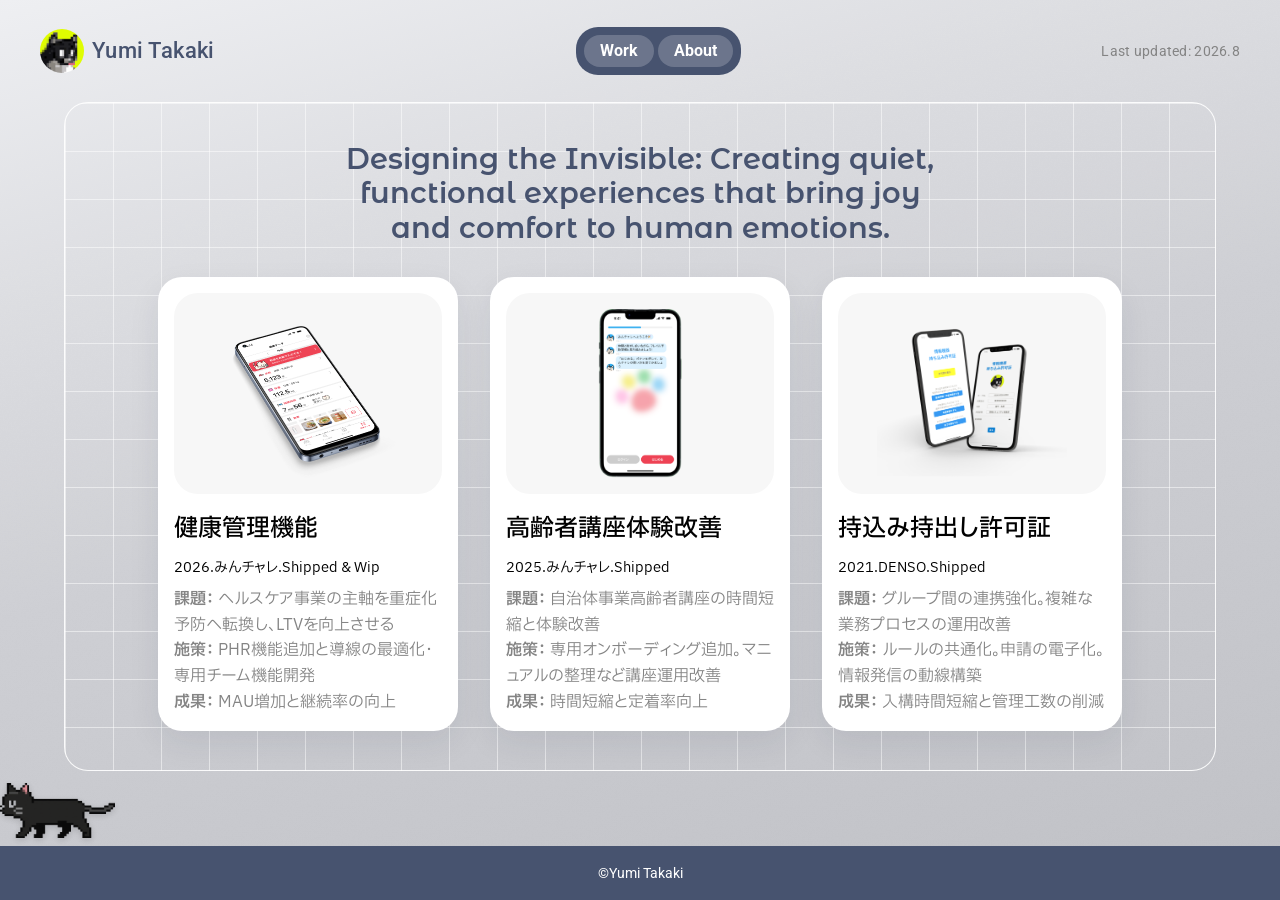
==== index.html @ 3b86c894 "寝る前のバックアップ" ====
<!DOCTYPE html>
<html lang="ja">
<head>
<meta charset="UTF-8">
<title>Yumi Takaki | Portfolio</title>
<meta name="viewport" content="width=device-width, initial-scale=1.0">
<meta name="description" content="Yumi Takaki UI/UXデザイナー ポートフォリオ。グラフィック・Web・動画・UI/UXまで幅広い表現領域のデザインを手がけています。">
<link rel="stylesheet" href="css/style.css">
</head>
<body data-page="index">

  <header class="site-header">
    <a href="index.html" class="brand">
      <span class="icon"><img src="images/icons/avatar.png" alt="Yumi Takaki"></span>
      <span class="name num-ui">Yumi Takaki</span>
    </a>
    <nav class="site-nav">
      <a href="works.html" data-page="works">Work</a>
      <a href="about.html" data-page="about">About</a>
    </nav>
    <div class="updated num-ui">Last updated: 2026.8</div>
    <div class="sp-menu-wrap">
      <button class="sp-menu-toggle" type="button" aria-label="メニューを開く" aria-expanded="false" aria-controls="sp-menu-popup">
        <span></span><span></span><span></span>
      </button>

      <div class="sp-menu-popup" id="sp-menu-popup" hidden>
        <button class="sp-menu-close" type="button" aria-label="メニューを閉じる">
          <span></span><span></span>
        </button>
        <nav class="site-nav">
          <a href="works.html" data-page="works">Work</a>
          <a href="about.html" data-page="about">About</a>
        </nav>
      </div>
    </div>
  </header>

  <main class="hero">
    <div class="hero-panel">
      <h1 class="hero-title">Designing the Invisible: Creating quiet, functional experiences that bring joy and comfort to human emotions.</h1>

      <div class="pickup-grid">
        <a class="pickup-card" href="work-01.html">
          <div class="thumb"><img src="images/home/card-01-health.png" alt="健康管理機能 のスクリーンショット"></div>
          <div class="body">
            <h3>健康管理機能</h3>
            <p class="meta num-ui">2026.みんチャレ.Shipped &amp; Wip</p>
            <div class="desc">
              <p class="desc-block"><b>課題：</b> ヘルスケア事業の主軸を重症化予防へ転換し、LTVを向上させる</p>
              <p class="desc-block"><b>施策：</b> PHR機能追加と導線の最適化・専用チーム機能開発</p>
              <p class="desc-block"><b>成果：</b> MAU増加と継続率の向上</p>
            </div>
          </div>
        </a>

        <a class="pickup-card" href="work-02.html">
          <div class="thumb"><img src="images/home/card-02-elderly.png" alt="高齢者講座体験改善 のスクリーンショット"></div>
          <div class="body">
            <h3>高齢者講座体験改善</h3>
            <p class="meta num-ui">2025.みんチャレ.Shipped</p>
            <div class="desc">
              <p class="desc-block"><b>課題：</b> 自治体事業高齢者講座の時間短縮と体験改善</p>
              <p class="desc-block"><b>施策：</b> 専用オンボーディング追加。マニュアルの整理など講座運用改善</p>
              <p class="desc-block"><b>成果：</b> 時間短縮と定着率向上</p>
            </div>
          </div>
        </a>

        <a class="pickup-card" href="work-03.html">
          <div class="thumb"><img src="images/home/card-03-denso.png" alt="持込み持出し許可証 のスクリーンショット"></div>
          <div class="body">
            <h3>持込み持出し許可証</h3>
            <p class="meta num-ui">2021.DENSO.Shipped</p>
            <div class="desc">
              <p class="desc-block"><b>課題：</b> グループ間の連携強化。複雑な業務プロセスの運用改善</p>
              <p class="desc-block"><b>施策：</b> ルールの共通化。申請の電子化。情報発信の動線構築</p>
              <p class="desc-block"><b>成果：</b> 入構時間短縮と管理工数の削減</p>
            </div>
          </div>
        </a>
      </div>
    </div>

    <div class="hero-panel-nav">
      <div class="updated num-ui">Last updated: 2026.8</div>
    </div>

    <div class="hero-cat" aria-hidden="true">
      <img class="hero-cat-img" src="images/home/cat-walking.png" alt="">
    </div>
  </main>

  <footer class="site-footer num-ui">©Yumi Takaki</footer>

  <script src="js/main.js"></script>
</body>
</html>
---- css/style.css ----
/* =========================================================
   Yumi Takaki Portfolio — Design Tokens (from Figma variables)
   ========================================================= */
@import url('https://fonts.googleapis.com/css2?family=IBM+Plex+Sans+JP:wght@400;500;600;700&family=Roboto:wght@400;500;700&family=Montserrat+Alternates:wght@500;600;700&display=swap');

:root {
  /* Color */
  --color-text-primary: #000000;
  --color-text-secondary: #848484;
  --color-text-blueblack: #47536f;
  --color-text-white: #ffffff;
  --color-background: #ffffff;
  --color-backgray: #f7f7f7;
  --color-accent: #ceff00;
  --color-border: rgba(0, 0, 0, 0.08);

  /* Typography */
  --font-jp: 'IBM Plex Sans JP', 'Hiragino Sans', 'Noto Sans JP', sans-serif;
  --font-ui: 'Roboto', sans-serif;
  --font-display: 'Montserrat Alternates', 'Roboto', sans-serif;

  --fs-display-l: 40px;
  --fs-heading: 24px;
  --fs-body: 16px;
  --fs-caption: 14px;

  /* Radius */
  --radius-s: 16px;
  --radius-m: 24px;

  /* Spacing */
  --sp-xs: 4px;
  --sp-s: 8px;
  --sp-m: 16px;
  --sp-l: 32px;
  --sp-xl: 64px;
  --sp-2xl: 96px;

  /* Layout */
  --content-max: 1312px;
  --header-h: 124px;
}

/* ---------- Reset ---------- */
* { box-sizing: border-box; }
html { -webkit-text-size-adjust: 100%; }
body {
  margin: 0;
  background: var(--color-background);
  color: var(--color-text-primary);
  font-family: var(--font-jp);
  font-feature-settings: "palt" 1;
  line-height: 1.6;
  -webkit-font-smoothing: antialiased;
}
img { max-width: 100%; display: block; }
a { color: inherit; text-decoration: none; }
ul { list-style: none; margin: 0; padding: 0; }
h1, h2, h3, p { margin: 0; }
button { font: inherit; border: none; background: none; cursor: pointer; }

.num-ui {
  font-family: var(--font-ui);
  font-variation-settings: "wdth" 100;
}

/* ---------- Fit-to-viewport (index page only) ---------- */
html:has(body[data-page="index"]) { height: 100%; }
body[data-page="index"] {
  height: 100vh;
  height: 100dvh;
  display: flex;
  flex-direction: column;
  overflow: hidden;
  overflow-x: hidden;
  background-image:
    url("data:image/svg+xml,%3Csvg xmlns='http://www.w3.org/2000/svg' width='150' height='150'%3E%3Cfilter id='n'%3E%3CfeTurbulence type='fractalNoise' baseFrequency='0.8' numOctaves='2' stitchTiles='stitch'/%3E%3CfeColorMatrix type='matrix' values='0 0 0 0 0.5 0 0 0 0 0.5 0 0 0 0 0.5 0 0 0 0.05 0'/%3E%3C/filter%3E%3Crect width='100%25' height='100%25' filter='url(%23n)'/%3E%3C/svg%3E"),
    linear-gradient(165deg, #eeeff2 0%, #dcdde1 25%, #cdced3 50%, #bfc0c5 100%);
  background-size: 150px 150px, cover;
  background-blend-mode: overlay, normal;
}
body[data-page="index"] .site-header { flex-shrink: 0; }
body[data-page="index"] .hero { flex: 1 1 auto; min-height: 0; }
body[data-page="index"] .site-footer { flex-shrink: 0; }

@media (max-width: 980px), (max-height: 700px) {
  body[data-page="index"] {
    height: auto;
    overflow-y: visible;
  }
}

/* ---------- Header ---------- */
.site-header {
  position: relative;
  z-index: 30;
  display: flex;
  align-items: center;
  justify-content: space-between;
  gap: var(--sp-m);
  padding: clamp(14px, 3vh, 28px) 40px;
  width: 100%;
}
.site-header .brand {
  display: flex;
  align-items: center;
  gap: var(--sp-s);
}
.site-header .brand .icon {
  width: 44px;
  height: 44px;
  border-radius: 50%;
  overflow: hidden;
  flex-shrink: 0;
  background: var(--color-accent);
}
.site-header .brand .icon img {
  width: 100%;
  height: 100%;
  object-fit: cover;
}
.site-header .brand .name {
  font-family: var(--font-ui);
  font-weight: 500;
  font-size: 22px;
  letter-spacing: 0.02em;
  color: var(--color-text-blueblack);
  white-space: nowrap;
}
.site-nav {
  display: flex;
  align-items: center;
  gap: var(--sp-xs);
  background: var(--color-text-blueblack);
  padding: var(--sp-s);
  border-radius: 22px;
}
.site-nav a {
  display: flex;
  align-items: center;
  justify-content: center;
  height: 32px;
  padding: 0 var(--sp-m);
  border-radius: var(--radius-s);
  background: rgba(255, 255, 255, 0.2);
  font-family: var(--font-ui);
  font-weight: 700;
  font-size: var(--fs-body);
  color: var(--color-text-white);
  white-space: nowrap;
}
.site-nav a.is-active { background: rgba(255, 255, 255, 0.42); }

/* Work/About pages use a light-gray nav pill instead of the index page's blueblack one */
body:not([data-page="index"]) .site-nav {
  background: rgba(71, 83, 111, 0.1);
  padding: var(--sp-xs);
  border-radius: 20px;
}
body:not([data-page="index"]) .site-nav a {
  height: 28px;
  padding: 0 var(--sp-s);
  border-radius: 14px;
  background: transparent;
  font-weight: 600;
  color: var(--color-text-secondary);
}
body:not([data-page="index"]) .site-nav a.is-active {
  background: var(--color-text-white);
  color: var(--color-text-secondary);
}

.updated {
  font-family: var(--font-ui);
  font-size: var(--fs-caption);
  letter-spacing: 0.02em;
  color: var(--color-text-secondary);
  white-space: nowrap;
}
body:not([data-page="index"]) .site-header .updated { display: none; }

.sp-menu-wrap {
  display: none;
  position: relative;
}
.sp-menu-toggle {
  display: flex;
  position: relative;
  z-index: 1;
  width: 44px;
  height: 44px;
  flex-shrink: 0;
  border-radius: 50%;
  background: var(--color-text-blueblack);
  align-items: center;
  justify-content: center;
  flex-direction: column;
  gap: 4px;
}
.sp-menu-toggle span {
  display: block;
  width: 18px;
  height: 2px;
  border-radius: 1px;
  background: var(--color-text-white);
}
@media (max-width: 980px) {
  .site-header {
    padding: 16px 20px;
  }
  .site-header .updated { display: none; }
  .site-header .site-nav { display: none; }
  .site-header .brand .name { font-size: 18px; }
  .sp-menu-wrap { display: block; }
}

/* ---------- SP menu popup ---------- */
.sp-menu-popup {
  position: absolute;
  top: 0;
  right: 0;
  margin: 0;
  transform: none;
  z-index: 2;
  width: 161px;
  box-sizing: border-box;
  background: var(--color-text-blueblack);
  border-radius: var(--radius-m);
  padding: 80px var(--sp-l) var(--sp-l);
  display: flex;
  flex-direction: column;
  align-items: center;
  gap: var(--sp-m);
}
.sp-menu-popup[hidden] { display: none; }
.sp-menu-popup .site-nav {
  display: flex;
  background: none;
  padding: 0;
  border-radius: 0;
  flex-direction: column;
  width: 100%;
}
.sp-menu-popup .site-nav a { width: 100%; }
.sp-menu-close {
  position: absolute;
  top: 16px;
  right: 16px;
  width: 44px;
  height: 44px;
  border-radius: 50%;
  background: var(--color-text-white);
  display: flex;
  align-items: center;
  justify-content: center;
}
.sp-menu-close span {
  position: absolute;
  width: 18px;
  height: 2px;
  border-radius: 1px;
  background: var(--color-text-blueblack);
}
.sp-menu-close span:first-child { transform: rotate(45deg); }
.sp-menu-close span:last-child { transform: rotate(-45deg); }

/* ---------- Footer ---------- */
.site-footer {
  display: flex;
  align-items: center;
  justify-content: center;
  height: 64px;
  background: var(--color-text-blueblack);
  color: var(--color-text-white);
  font-family: var(--font-ui);
  font-size: var(--fs-caption);
  margin-top: var(--sp-xl);
}
body[data-page="index"] .site-footer {
  height: clamp(40px, 6vh, 64px);
  margin-top: 0;
}
.thanks-bar + .site-footer { margin-top: 0; }
.thanks-bar {
  background: var(--color-accent);
  color: var(--color-text-blueblack);
  text-align: right;
  font-family: var(--font-display);
  font-weight: 600;
  font-size: 20px;
  padding: 18px max(24px, calc((100% - 960px) / 2));
  letter-spacing: 0.02em;
}

/* ---------- Layout helpers ---------- */
.wrap {
  max-width: var(--content-max);
  margin: 0 auto;
  padding: 0 40px;
}
@media (max-width: 720px) {
  .wrap { padding: 0 20px; }
}

/* ---------- Hero (index) ---------- */
.hero {
  position: relative;
  width: 100%;
  min-width: 0;
  margin: 0 auto;
  padding: 0 64px clamp(16px, 3vh, 64px);
  display: flex;
}
.hero-panel {
  position: relative;
  box-sizing: border-box;
  border-radius: var(--radius-m);
  border: 1px solid rgba(255, 255, 255, 0.9);
  margin-bottom: clamp(24px, 6vh, 48px);
  background-image:
    linear-gradient(to right, rgba(255, 255, 255, 0.5) 1px, transparent 1px),
    linear-gradient(to bottom, rgba(255, 255, 255, 0.5) 1px, transparent 1px);
  background-size: 48px 48px;
  padding: 0 64px;
  overflow: hidden;
  width: 100%;
  min-width: 0;
  display: flex;
  flex-direction: column;
  justify-content: center;
  gap: var(--sp-l);
  min-height: 0;
}
.hero-title {
  font-family: var(--font-display);
  font-weight: 600;
  color: var(--color-text-blueblack);
  font-size: clamp(18px, min(2.4vw, 3.2vh), 32px);
  text-align: center;
  line-height: 1.2;
  max-width: 604px;
  margin: 0 auto;
  flex-shrink: 0;
}
.pickup-grid {
  display: grid;
  grid-template-columns: repeat(3, minmax(0, 1fr));
  grid-auto-rows: auto;
  gap: var(--sp-l);
  position: relative;
  z-index: 1;
  max-width: 964px;
  width: 100%;
  margin: 0 auto;
  flex-shrink: 0;
}
@media (max-width: 980px) {
  .pickup-grid {
    grid-template-columns: minmax(0, 1fr);
    grid-auto-rows: auto;
    max-width: 480px;
    margin: 0 auto;
    gap: var(--sp-m);
  }
}

.pickup-card {
  background: var(--color-background);
  border-radius: var(--radius-m);
  overflow: hidden;
  padding: var(--sp-m);
  display: flex;
  flex-direction: column;
  gap: var(--sp-m);
  box-shadow: 0 12px 32px rgba(30, 38, 61, 0.08);
  transition: transform 0.25s ease, box-shadow 0.25s ease;
}
.pickup-card:hover {
  transform: translateY(-4px);
  box-shadow: 0 20px 40px rgba(30, 38, 61, 0.14);
}
.pickup-card .thumb {
  aspect-ratio: 268 / 201;
  flex-shrink: 0;
  background: var(--color-backgray);
  border-radius: var(--radius-m);
  padding: var(--sp-m);
  display: flex;
  align-items: center;
  justify-content: center;
  overflow: hidden;
}
.pickup-card .thumb img { width: 100%; height: 100%; object-fit: contain; object-position: center; }
.pickup-card .body {
  display: flex;
  flex-direction: column;
  gap: var(--sp-s);
}
.pickup-card h3 {
  font-family: var(--font-jp);
  font-weight: 500;
  font-size: var(--fs-heading);
}
.pickup-card .meta {
  font-family: var(--font-jp);
  font-weight: 400;
  font-size: var(--fs-caption);
  color: var(--color-text-primary);
}
.pickup-card .desc-block {
  font-size: var(--fs-body);
  line-height: 1.6;
  font-weight: 400;
  color: var(--color-text-secondary);
}
.pickup-card .desc-block b { color: var(--color-text-secondary); font-weight: 600; }

.hero-panel-nav {
  display: none;
}

.hero-cat {
  position: absolute;
  left: 0;
  bottom: 8px;
  width: clamp(80px, 9vw, 140px);
  height: auto;
  opacity: 0.95;
  pointer-events: none;
  z-index: 2;
  animation: hero-cat-walk 22s linear infinite;
}
.hero-cat-img {
  width: 100%;
  height: auto;
  display: block;
  filter: drop-shadow(0 2px 3px rgba(0,0,0,0.15));
  animation: hero-cat-bob 0.5s ease-in-out infinite;
}
@keyframes hero-cat-walk {
  0%   { left: 100vw; }
  100% { left: -12vw; }
}
@keyframes hero-cat-bob {
  0%, 100% { transform: translateY(0); }
  50% { transform: translateY(-3px); }
}
@media (prefers-reduced-motion: reduce) {
  .hero-cat { animation: none; left: auto; right: clamp(4px, 1.2vw, 16px); }
  .hero-cat-img { animation: none; }
}
@media (max-width: 980px) {
  .hero { flex-direction: column; padding: 0 16px 40px; }
  .hero-panel {
    flex: none;
    min-height: 0;
    height: auto;
    padding: var(--sp-l);
  }
  .hero-panel-nav {
    display: flex;
    justify-content: center;
    width: 100%;
    flex-shrink: 0;
    margin-top: var(--sp-m);
  }
}
/* ---------- Page heading ---------- */
.page-title {
  font-family: var(--font-display);
  font-weight: 600;
  letter-spacing: 0.02em;
  color: var(--color-text-blueblack);
  text-align: center;
  font-size: var(--fs-display-l);
  padding: var(--sp-xl) 0 var(--sp-m);
}

/* ---------- Works filter / grid ---------- */
.filter-bar {
  display: flex;
  flex-wrap: wrap;
  gap: var(--sp-s);
  justify-content: center;
  max-width: 960px;
  margin: 0 auto;
  padding: var(--sp-m) 0 var(--sp-l);
}
.filter-chip {
  font-family: var(--font-ui);
  font-size: var(--fs-caption);
  border: 1px solid var(--color-text-primary);
  border-radius: var(--radius-m);
  padding: var(--sp-s) var(--sp-m);
  background: var(--color-text-white);
  cursor: pointer;
  transition: background 0.15s ease, color 0.15s ease;
}
.filter-chip:hover:not(.is-active) {
  background: var(--color-accent);
  color: var(--color-text-primary);
}
.filter-chip.is-active {
  background: var(--color-text-blueblack);
  color: var(--color-text-white);
  border-color: var(--color-text-blueblack);
}

.work-grid {
  display: grid;
  grid-template-columns: repeat(2, minmax(0, 1fr));
  gap: var(--sp-l) var(--sp-l);
  max-width: 960px;
  margin: 0 auto;
  padding-bottom: var(--sp-xl);
}
@media (max-width: 860px) {
  .work-grid { grid-template-columns: 1fr; max-width: 560px; margin: 0 auto; }
}

.work-card {
  background: var(--color-background);
  border-radius: var(--radius-m);
  padding: var(--sp-m);
  display: flex;
  flex-direction: column;
  gap: 12px;
  box-shadow: 0 8px 24px rgba(30, 38, 61, 0.06);
  transition: transform 0.25s ease, box-shadow 0.25s ease;
  position: relative;
}
.work-card:hover {
  transform: translateY(-4px);
  box-shadow: 0 16px 32px rgba(30, 38, 61, 0.12);
}
.work-card .thumb {
  aspect-ratio: 268 / 201;
  background: var(--color-backgray);
  border-radius: var(--radius-m);
  overflow: hidden;
  padding: var(--sp-m);
  display: flex;
  align-items: center;
  justify-content: center;
  position: relative;
}
.work-card .thumb img { width: 100%; height: 100%; object-fit: contain; }
.work-card .pickup-badge {
  position: absolute;
  top: -60px;
  right: -69px;
  width: 213px;
  height: 184px;
  display: flex;
  align-items: center;
  justify-content: center;
  pointer-events: none;
}
.work-card .pickup-badge-inner {
  display: flex;
  align-items: center;
  justify-content: center;
  transform: rotate(40deg);
  background: var(--color-accent);
  color: var(--color-text-blueblack);
  font-family: var(--font-display);
  font-weight: 600;
  font-size: var(--fs-caption);
  letter-spacing: 0.02em;
  padding: var(--sp-s) var(--sp-2xl);
  white-space: nowrap;
  box-shadow: 0 4px 2px rgba(0,0,0,0.1);
}
.work-card .row-head {
  display: flex;
  align-items: center;
  justify-content: space-between;
  gap: var(--sp-s);
}
.work-card h3 {
  font-family: var(--font-jp);
  font-weight: 500;
  font-size: var(--fs-heading);
}
.work-card .tags { display: flex; gap: var(--sp-xs); flex-shrink: 0; }
.work-card .tag {
  font-family: var(--font-ui);
  font-size: var(--fs-caption);
  border: 1px solid var(--color-text-primary);
  border-radius: var(--radius-m);
  padding: var(--sp-s) var(--sp-m);
  white-space: nowrap;
}
.work-card .date {
  font-family: var(--font-jp);
  font-size: var(--fs-caption);
}
.work-card .desc {
  font-family: var(--font-jp);
  font-size: var(--fs-body);
  color: var(--color-text-secondary);
}

/* ---------- About ---------- */
.about-body {
  max-width: 960px;
  margin: 0 auto;
  padding: 0 0 var(--sp-2xl);
  display: flex;
  flex-direction: column;
  gap: var(--sp-2xl);
}
.about-lead {
  font-size: var(--fs-body);
  color: var(--color-text-secondary);
  text-align: center;
  max-width: 580px;
  margin: 0 auto;
}
.about-profile {
  display: flex;
  gap: var(--sp-l);
  align-items: flex-start;
  justify-content: space-between;
}
.about-profile .text { flex: 1; min-width: 0; display: flex; flex-direction: column; gap: var(--sp-l); }
.about-profile h2 {
  font-family: var(--font-jp);
  font-weight: 500;
  font-size: var(--fs-heading);
}
.about-profile p { color: var(--color-text-secondary); font-size: var(--fs-body); }
.about-profile .photo {
  width: 338px;
  max-width: 40%;
  aspect-ratio: 338 / 276;
  border-radius: var(--radius-m);
  overflow: hidden;
  flex-shrink: 0;
}
.about-profile .photo img { width: 100%; height: 100%; object-fit: cover; }

.about-history {
  display: flex;
  gap: var(--sp-l);
  justify-content: space-between;
  align-items: flex-start;
}
.about-history h2 {
  font-family: var(--font-jp);
  font-weight: 500;
  font-size: var(--fs-heading);
  white-space: nowrap;
}
.history-table { width: 100%; max-width: 580px; border-collapse: collapse; }
.history-table td {
  padding: var(--sp-s) var(--sp-s) var(--sp-s) 0;
  font-family: var(--font-jp);
  font-size: var(--fs-body);
  vertical-align: middle;
}
.history-table .period { font-family: var(--font-ui); font-size: var(--fs-caption); color: #6e6e6e; white-space: nowrap; }
.history-table .role { font-weight: 600; }
.history-table .org { font-family: var(--font-ui); font-weight: 600; color: #6e6e6e; text-align: right; white-space: nowrap; }

.about-family {
  display: flex;
  gap: var(--sp-l);
  justify-content: space-between;
  align-items: flex-start;
}
.about-family h2 {
  font-family: var(--font-jp);
  font-weight: 500;
  font-size: var(--fs-heading);
  white-space: nowrap;
}
.about-family .photo {
  width: 580px;
  max-width: 65%;
  aspect-ratio: 580 / 350;
  border-radius: var(--radius-m);
  overflow: hidden;
  background: var(--color-backgray);
}
.about-family .photo img { width: 100%; height: 100%; object-fit: cover; }

@media (max-width: 760px) {
  .about-profile,
  .about-history,
  .about-family {
    flex-direction: column;
  }
  .about-profile .photo,
  .about-family .photo { width: 100%; max-width: 100%; }
  .about-history h2,
  .about-family h2 { white-space: normal; }
  .history-table .org { text-align: left; }
}

/* ---------- Work detail page ---------- */
.work-hero {
  max-width: 800px;
  margin: 0 auto;
  padding: 40px 0 40px;
  text-align: center;
  display: flex;
  flex-direction: column;
  gap: var(--sp-l);
  align-items: center;
}
.work-hero h1 {
  font-family: var(--font-jp);
  font-weight: 500;
  font-size: var(--fs-heading);
  color: var(--color-text-primary);
}
.work-hero .info {
  display: flex;
  flex-wrap: wrap;
  justify-content: center;
  align-items: center;
  gap: var(--sp-l);
  font-family: var(--font-ui);
  font-size: var(--fs-caption);
  color: var(--color-text-primary);
}
.work-hero .info .item {
  display: flex;
  align-items: center;
  gap: var(--sp-s);
  white-space: nowrap;
}
.work-hero .info .item svg { display: block; flex-shrink: 0; }
.work-hero .note {
  color: var(--color-text-secondary);
  font-size: var(--fs-body);
}
.work-hero .note:not(.note-narrow) {
  text-align: left;
  color: var(--color-text-primary);
}
.work-hero .note-narrow {
  max-width: 620px;
}
.work-hero-img {
  width: 100vw;
  margin-left: calc(-50vw + 50%);
  margin-right: calc(-50vw + 50%);
  margin-top: -40px;
  margin-bottom: var(--sp-l);
}
.work-hero-img img { width: 100%; display: block; }

.work-section {
  max-width: 800px;
  margin: 0 auto;
  padding: var(--sp-xl) 0;
  display: flex;
  flex-direction: column;
  gap: var(--sp-l);
}
.work-section h2 {
  font-family: var(--font-jp);
  font-weight: 600;
  font-size: var(--fs-body);
  color: var(--color-text-primary);
  text-align: center;
}
.work-section p {
  font-size: var(--fs-body);
  color: var(--color-text-secondary);
}
.work-section .stat-row {
  display: grid;
  grid-template-columns: repeat(3, minmax(0, 1fr));
  gap: var(--sp-m);
}
@media (max-width: 720px) {
  .work-section .stat-row { grid-template-columns: 1fr; }
}
.stat-box {
  background: var(--color-backgray);
  border-radius: var(--radius-s);
  padding: var(--sp-l);
  display: flex;
  flex-direction: column;
  gap: var(--sp-xs);
}
.stat-box .label {
  font-family: var(--font-jp);
  font-weight: 600;
  font-size: var(--fs-caption);
  color: var(--color-text-blueblack);
}
.stat-box .value { font-size: var(--fs-body); color: var(--color-text-secondary); }

.shot-grid {
  display: grid;
  grid-template-columns: repeat(2, minmax(0, 1fr));
  gap: var(--sp-m);
}
@media (max-width: 720px) {
  .shot-grid { grid-template-columns: 1fr; }
}
.shot-grid.single { grid-template-columns: 1fr; max-width: 420px; margin: 0 auto; }
.shot-grid img,
.shot-full img {
  width: 100%;
  border-radius: var(--radius-s);
  background: var(--color-backgray);
}
.shot-full { width: 100%; }

.recommendation {
  margin: var(--sp-xl) 0 0;
  padding: 64px;
  background-image:
    linear-gradient(to right, rgba(255, 255, 255, 0.5) 1px, transparent 1px),
    linear-gradient(to bottom, rgba(255, 255, 255, 0.5) 1px, transparent 1px),
    linear-gradient(174.62deg, #eeeff2 8.94%, #bfc0c5 90.68%);
  background-size: 48px 48px, 48px 48px, cover;
  overflow: hidden;
}
.recommendation-inner {
  max-width: 800px;
  margin: 0 auto;
}
.recommendation-title {
  text-align: center;
  font-family: var(--font-display);
  font-weight: 500;
  letter-spacing: 0.02em;
  font-size: var(--fs-heading);
  color: var(--color-text-blueblack);
  margin-bottom: var(--sp-l);
}
.recommendation-grid {
  display: grid;
  grid-template-columns: repeat(2, minmax(0, 1fr));
  gap: var(--sp-l);
}
@media (max-width: 720px) {
  .recommendation { padding: 32px 16px; }
  .recommendation-grid { grid-template-columns: 1fr; max-width: 400px; margin: 0 auto; }
}

.work-nav {
  display: flex;
  justify-content: center;
  padding: var(--sp-xl) 0;
}
.work-nav a {
  font-family: var(--font-ui);
  font-weight: 700;
  font-size: var(--fs-body);
  color: var(--color-text-white);
  background: var(--color-text-blueblack);
  border-radius: var(--radius-m);
  padding: var(--sp-m) var(--sp-2xl);
}
.work-nav a:hover { opacity: 0.85; }

.page-top-btn {
  position: fixed;
  right: 24px;
  bottom: 24px;
  z-index: 15;
  width: 40px;
  height: 40px;
  padding: 0;
  border-radius: 50%;
  display: flex;
}
.page-top-btn svg { display: block; }
.page-top-btn-circle,
.page-top-btn-arrow {
  transition: fill 0.15s ease, stroke 0.15s ease;
}
.page-top-btn:hover .page-top-btn-circle {
  fill: var(--color-text-blueblack);
  stroke: var(--color-text-white);
}
.page-top-btn:hover .page-top-btn-arrow {
  stroke: var(--color-text-white);
}
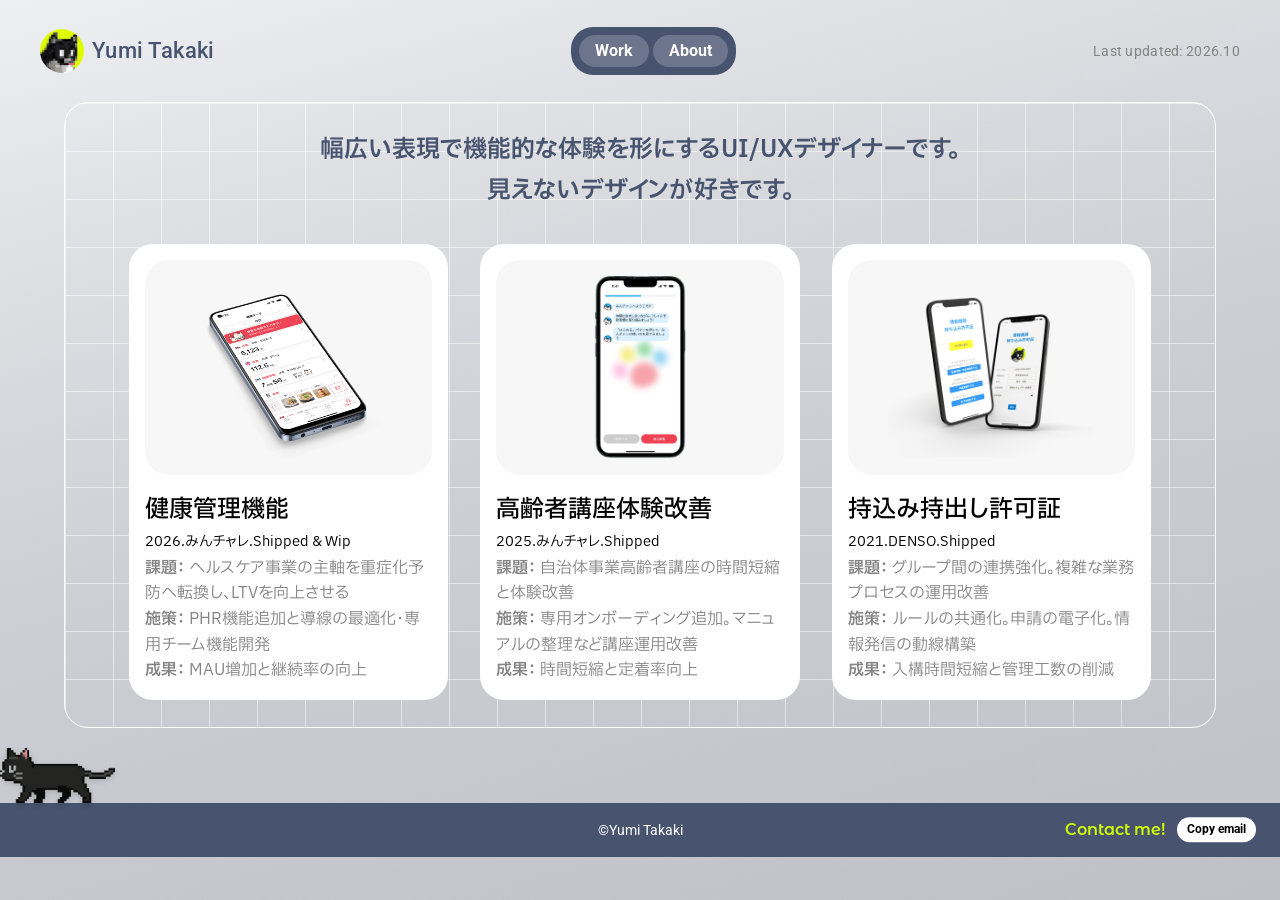
==== commit 4d78505f: "TOPの見出し・フッターContactを更新 - 見出しをIBM Plex Sans JP 24pxに変更し、PCは1行目を折り返さず表示、SPは画面幅に応じて縮小 - フッターにContact me" ====
--- a/index.html
+++ b/index.html
@@ -1,11 +1,20 @@
 <!DOCTYPE html>
 <html lang="ja">
 <head>
+<meta name="robots" content="noindex, nofollow">
 <meta charset="UTF-8">
 <title>Yumi Takaki | Portfolio</title>
 <meta name="viewport" content="width=device-width, initial-scale=1.0">
 <meta name="description" content="Yumi Takaki UI/UXデザイナー ポートフォリオ。グラフィック・Web・動画・UI/UXまで幅広い表現領域のデザインを手がけています。">
 <link rel="stylesheet" href="css/style.css">
+<link rel="icon" href="./favicon.png" type="image/png">
+<meta property="og:url" content="https://tkkym-git.github.io/portfolio/">
+<meta property="og:image" content="https://tkkym-git.github.io/portfolio/ogp.png">
+<meta property="og:site_name" content="ポートフォリオ">
+<meta property="og:title" content="Yumi Takaki | Portfolio">
+<meta property="og:type" content="website">
+<meta name="twitter:card" content="summary_large_image">
+<meta name="twitter:image" content="https://tkkym-git.github.io/portfolio/ogp.png">
 </head>
 <body data-page="index">
 
@@ -18,15 +27,18 @@
       <a href="works.html" data-page="works">Work</a>
       <a href="about.html" data-page="about">About</a>
     </nav>
-    <div class="updated num-ui">Last updated: 2026.8</div>
+    <div class="updated num-ui">Last updated: 2026.10</div>
     <div class="sp-menu-wrap">
       <button class="sp-menu-toggle" type="button" aria-label="メニューを開く" aria-expanded="false" aria-controls="sp-menu-popup">
-        <span></span><span></span><span></span>
+        <img class="sp-menu-cat" src="images/icons/sp-menu-cat-blueblack.svg" alt="">
+        <span class="sp-menu-label">menu</span>
       </button>
 
       <div class="sp-menu-popup" id="sp-menu-popup" hidden>
         <button class="sp-menu-close" type="button" aria-label="メニューを閉じる">
-          <span></span><span></span>
+          <img class="sp-menu-cat" src="images/icons/sp-menu-cat-white.svg" alt="">
+          <span class="sp-menu-label">close</span>
+          <img class="sp-menu-close-x" src="images/icons/sp-menu-close-x.svg" alt="">
         </button>
         <nav class="site-nav">
           <a href="works.html" data-page="works">Work</a>
@@ -38,7 +50,7 @@
 
   <main class="hero">
     <div class="hero-panel">
-      <h1 class="hero-title">Designing the Invisible: Creating quiet, functional experiences that bring joy and comfort to human emotions.</h1>
+      <h1 class="hero-title">幅広い表現で機能的な体験を形にする<br class="br-sp">UI/UXデザイナーです。<br>見えないデザインが好きです。</h1>
 
       <div class="pickup-grid">
         <a class="pickup-card" href="work-01.html">
@@ -67,7 +79,7 @@
           </div>
         </a>
 
-        <a class="pickup-card" href="work-03.html">
+        <a class="pickup-card" href="work-08.html">
           <div class="thumb"><img src="images/home/card-03-denso.png" alt="持込み持出し許可証 のスクリーンショット"></div>
           <div class="body">
             <h3>持込み持出し許可証</h3>
@@ -83,7 +95,7 @@
     </div>
 
     <div class="hero-panel-nav">
-      <div class="updated num-ui">Last updated: 2026.8</div>
+      <div class="updated num-ui">Last updated: 2026.10</div>
     </div>
 
     <div class="hero-cat" aria-hidden="true">
@@ -91,7 +103,13 @@
     </div>
   </main>
 
-  <footer class="site-footer num-ui">©Yumi Takaki</footer>
+  <footer class="site-footer num-ui">
+    <span class="footer-copy">©Yumi Takaki</span>
+    <div class="footer-contact">
+      <span class="footer-contact-label">Contact me!</span>
+      <button class="copy-email" type="button" data-email="yumi.takaki.t@gmail.com">Copy email</button>
+    </div>
+  </footer>
 
   <script src="js/main.js"></script>
 </body>
--- a/css/style.css
+++ b/css/style.css
@@ -1,7 +1,7 @@
 /* =========================================================
    Yumi Takaki Portfolio — Design Tokens (from Figma variables)
    ========================================================= */
-@import url('https://fonts.googleapis.com/css2?family=IBM+Plex+Sans+JP:wght@400;500;600;700&family=Roboto:wght@400;500;700&family=Montserrat+Alternates:wght@500;600;700&display=swap');
+@import url('https://fonts.googleapis.com/css2?family=IBM+Plex+Sans+JP:wght@400;500;600;700&family=Roboto:wght@400;500;700&family=Montserrat+Alternates:ital,wght@0,500;0,600;0,700;1,400&display=swap');
 
 :root {
   /* Color */
@@ -12,6 +12,7 @@
   --color-background: #ffffff;
   --color-backgray: #f7f7f7;
   --color-accent: #ceff00;
+  --color-accent-thin: #f3ffbf; /* Figma変数 Color/AccentThin。カードホバー時のサムネ背景に使用 */
   --color-border: rgba(0, 0, 0, 0.08);
 
   /* Typography */
@@ -64,9 +65,10 @@
   font-variation-settings: "wdth" 100;
 }
 
-/* ---------- Fit-to-viewport (index page only) ---------- */
-html:has(body[data-page="index"]) { height: 100%; }
-body[data-page="index"] {
+/* ---------- Fit-to-viewport (index + 404 pages) ---------- */
+html:has(body[data-page="index"]), html:has(body[data-page="404"]) { height: 100%; }
+body[data-page="index"],
+body[data-page="404"] {
   height: 100vh;
   height: 100dvh;
   display: flex;
@@ -79,14 +81,23 @@
   background-size: 150px 150px, cover;
   background-blend-mode: overlay, normal;
 }
-body[data-page="index"] .site-header { flex-shrink: 0; }
-body[data-page="index"] .hero { flex: 1 1 auto; min-height: 0; }
-body[data-page="index"] .site-footer { flex-shrink: 0; }
-
-@media (max-width: 980px), (max-height: 700px) {
+body[data-page="index"] .site-header,
+body[data-page="404"] .site-header { flex-shrink: 0; }
+body[data-page="index"] .hero,
+body[data-page="404"] .hero { flex: 1 1 auto; min-height: 0; }
+body[data-page="index"] .site-footer,
+body[data-page="404"] .site-footer { flex-shrink: 0; }
+
+@media (max-width: 980px), (max-height: 900px) {
+  /* index page's content (3-card grid) can outgrow the viewport on
+     mobile and on short-height desktop windows, so it falls back to a
+     normal scrolling page instead of being squashed/clipped by the fixed
+     100vh layout. The 404 page's content is short and stays fixed to
+     100vh/100dvh at every size. */
   body[data-page="index"] {
     height: auto;
     overflow-y: visible;
+    background-attachment: fixed;
   }
 }
 
@@ -136,6 +147,8 @@
   border-radius: 22px;
 }
 .site-nav a {
+  position: relative;
+  overflow: hidden;
   display: flex;
   align-items: center;
   justify-content: center;
@@ -148,16 +161,37 @@
   font-size: var(--fs-body);
   color: var(--color-text-white);
   white-space: nowrap;
+  transition: background 0.2s ease, box-shadow 0.2s ease;
 }
 .site-nav a.is-active { background: rgba(255, 255, 255, 0.42); }
-
-/* Work/About pages use a light-gray nav pill instead of the index page's blueblack one */
-body:not([data-page="index"]) .site-nav {
+/* ホバー時に上面が光る金属光沢風の見た目にするためのグラデーション */
+body[data-page="index"] .site-nav a::before {
+  content: '';
+  position: absolute;
+  inset: 0;
+  background: linear-gradient(180deg, rgba(255, 255, 255, 0.65) 0%, rgba(255, 255, 255, 0.15) 40%, rgba(255, 255, 255, 0) 65%);
+  opacity: 0;
+  pointer-events: none;
+  transition: opacity 0.2s ease;
+}
+body[data-page="index"] .site-nav a:hover {
+  background: rgba(255, 255, 255, 0.3);
+  box-shadow:
+    inset 0 1px 0 rgba(255, 255, 255, 0.9),
+    inset 0 0 6px rgba(206, 255, 0, 0.3); /* アクセント色は控えめに */
+}
+body[data-page="index"] .site-nav a:hover::before {
+  opacity: 1;
+}
+
+/* Work/About pages use a light-gray nav pill instead of the index page's
+   blueblack one. The 404 page keeps the index-style blueblack pill. */
+body:not([data-page="index"]):not([data-page="404"]) .site-nav {
   background: rgba(71, 83, 111, 0.1);
   padding: var(--sp-xs);
   border-radius: 20px;
 }
-body:not([data-page="index"]) .site-nav a {
+body:not([data-page="index"]):not([data-page="404"]) .site-nav a {
   height: 28px;
   padding: 0 var(--sp-s);
   border-radius: 14px;
@@ -165,7 +199,7 @@
   font-weight: 600;
   color: var(--color-text-secondary);
 }
-body:not([data-page="index"]) .site-nav a.is-active {
+body:not([data-page="index"]):not([data-page="404"]) .site-nav a.is-active {
   background: var(--color-text-white);
   color: var(--color-text-secondary);
 }
@@ -177,32 +211,45 @@
   color: var(--color-text-secondary);
   white-space: nowrap;
 }
-body:not([data-page="index"]) .site-header .updated { display: none; }
+body:not([data-page="index"]):not([data-page="404"]) .site-header .updated { display: none; }
 
 .sp-menu-wrap {
   display: none;
-  position: relative;
 }
 .sp-menu-toggle {
   display: flex;
   position: relative;
   z-index: 1;
-  width: 44px;
-  height: 44px;
+  width: 48px;
+  height: 48px;
   flex-shrink: 0;
-  border-radius: 50%;
-  background: var(--color-text-blueblack);
-  align-items: center;
-  justify-content: center;
-  flex-direction: column;
-  gap: 4px;
-}
-.sp-menu-toggle span {
-  display: block;
-  width: 18px;
-  height: 2px;
-  border-radius: 1px;
-  background: var(--color-text-white);
+  background: transparent;
+  align-items: center;
+  justify-content: center;
+}
+.sp-menu-cat {
+  position: absolute;
+  top: calc(50% - 2px);
+  left: 50%;
+  width: 48px;
+  height: 40px;
+  transform: translate(-50%, -50%);
+  pointer-events: none;
+}
+.sp-menu-toggle .sp-menu-cat { opacity: 1; }
+.sp-menu-label {
+  position: absolute;
+  top: 50%;
+  left: 50%;
+  transform: translate(-50%, -50%);
+  font-family: var(--font-ui);
+  font-size: 14px;
+  white-space: nowrap;
+  pointer-events: none;
+}
+.sp-menu-toggle .sp-menu-label {
+  color: var(--color-text-white);
+  font-size: 12px;
 }
 @media (max-width: 980px) {
   .site-header {
@@ -220,17 +267,30 @@
   top: 0;
   right: 0;
   margin: 0;
-  transform: none;
   z-index: 2;
   width: 161px;
   box-sizing: border-box;
   background: var(--color-text-blueblack);
-  border-radius: var(--radius-m);
-  padding: 80px var(--sp-l) var(--sp-l);
+  border-radius: 0 0 var(--radius-m) var(--radius-m);
+  padding: 88px var(--sp-l) var(--sp-l);
   display: flex;
   flex-direction: column;
   align-items: center;
   gap: var(--sp-m);
+  /* Slide-down-from-top open / slide-up-to-close animation. The element
+     stays display:flex (no [hidden]-driven display:none) whenever this
+     transition needs to run — see .sp-menu-popup[hidden] below and the JS,
+     which delays setting `hidden` on close until after this transition
+     finishes, since display:none can't be animated. */
+  transform: translateY(-16px);
+  opacity: 0;
+  pointer-events: none;
+  transition: transform 0.22s cubic-bezier(0.22, 1, 0.36, 1), opacity 0.18s ease;
+}
+.sp-menu-popup.is-open {
+  transform: translateY(0);
+  opacity: 1;
+  pointer-events: auto;
 }
 .sp-menu-popup[hidden] { display: none; }
 .sp-menu-popup .site-nav {
@@ -240,29 +300,50 @@
   border-radius: 0;
   flex-direction: column;
   width: 100%;
-}
-.sp-menu-popup .site-nav a { width: 100%; }
+  gap: var(--sp-m);
+}
+.sp-menu-popup .site-nav a {
+  width: 100%;
+  height: 32px;
+  display: flex;
+  align-items: center;
+  justify-content: center;
+  border-radius: var(--radius-s);
+  background: transparent;
+  font-family: var(--font-ui);
+  font-weight: 700;
+  font-size: var(--fs-heading);
+  color: var(--color-text-secondary);
+}
+.sp-menu-popup .site-nav a.is-active {
+  background: var(--color-text-white);
+  color: var(--color-text-blueblack);
+}
+body[data-page="index"] .sp-menu-popup .site-nav a,
+body[data-page="404"] .sp-menu-popup .site-nav a {
+  background: rgba(255, 255, 255, 0.7);
+}
 .sp-menu-close {
   position: absolute;
   top: 16px;
-  right: 16px;
-  width: 44px;
-  height: 44px;
-  border-radius: 50%;
-  background: var(--color-text-white);
-  display: flex;
-  align-items: center;
-  justify-content: center;
-}
-.sp-menu-close span {
+  right: 24px;
+  width: 48px;
+  height: 48px;
+}
+.sp-menu-close .sp-menu-cat { opacity: 1; }
+.sp-menu-close .sp-menu-label {
+  top: 31px;
+  color: var(--color-text-blueblack);
+  font-size: 10.3px;
+  letter-spacing: -0.31px;
+}
+.sp-menu-close-x {
   position: absolute;
-  width: 18px;
-  height: 2px;
-  border-radius: 1px;
-  background: var(--color-text-blueblack);
-}
-.sp-menu-close span:first-child { transform: rotate(45deg); }
-.sp-menu-close span:last-child { transform: rotate(-45deg); }
+  top: calc(50% - 5.14px);
+  left: 50%;
+  width: 12px;
+  transform: translate(-50%, -50%);
+}
 
 /* ---------- Footer ---------- */
 .site-footer {
@@ -276,11 +357,72 @@
   font-size: var(--fs-caption);
   margin-top: var(--sp-xl);
 }
-body[data-page="index"] .site-footer {
+body[data-page="index"] .site-footer,
+body[data-page="404"] .site-footer {
   height: clamp(40px, 6vh, 64px);
   margin-top: 0;
 }
 .thanks-bar + .site-footer { margin-top: 0; }
+body[data-page="index"] .site-footer {
+  position: relative;
+  padding: 0 24px;
+}
+.footer-contact {
+  position: absolute;
+  right: 24px;
+  top: 50%;
+  display: flex;
+  align-items: center;
+  gap: 12px;
+  transform: translateY(-50%);
+}
+.footer-contact-label {
+  color: var(--color-accent);
+  font-family: var(--font-display);
+  font-weight: 600;
+  font-size: var(--fs-body);
+}
+.copy-email {
+  padding: 3px 10px;
+  border: 0;
+  border-radius: 100px;
+  background: var(--color-text-white);
+  color: var(--color-text-primary);
+  font-family: var(--font-ui);
+  font-size: 12px;
+  font-weight: 700;
+  cursor: pointer;
+}
+.copy-email::after {
+  content: '';
+  display: inline-block;
+  width: 0;
+  height: 12px;
+  margin-left: 0;
+  vertical-align: -2px;
+  background: url('../images/icons/copy.svg') no-repeat center / 12px 12px;
+  transition: width 0.15s ease, margin-left 0.15s ease;
+}
+.copy-email:hover::after,
+.copy-email:focus-visible::after {
+  width: 12px;
+  margin-left: 4px;
+}
+@media (max-width: 768px) {
+  body[data-page="index"] .site-footer {
+    flex-direction: column;
+    justify-content: center;
+    gap: 8px;
+    height: auto;
+    padding: 16px;
+  }
+  .footer-contact {
+    position: static;
+    transform: none;
+    order: -1;
+  }
+}
+
 .thanks-bar {
   background: var(--color-accent);
   color: var(--color-text-blueblack);
@@ -321,7 +463,7 @@
     linear-gradient(to right, rgba(255, 255, 255, 0.5) 1px, transparent 1px),
     linear-gradient(to bottom, rgba(255, 255, 255, 0.5) 1px, transparent 1px);
   background-size: 48px 48px;
-  padding: 0 64px;
+  padding: clamp(20px, 3vh, 40px) 64px;
   overflow: hidden;
   width: 100%;
   min-width: 0;
@@ -332,15 +474,28 @@
   min-height: 0;
 }
 .hero-title {
-  font-family: var(--font-display);
+  font-family: var(--font-jp);
   font-weight: 600;
   color: var(--color-text-blueblack);
-  font-size: clamp(18px, min(2.4vw, 3.2vh), 32px);
+  font-size: 24px;
   text-align: center;
-  line-height: 1.2;
-  max-width: 604px;
+  line-height: 1.7;
+  white-space: nowrap;
   margin: 0 auto;
   flex-shrink: 0;
+}
+@media (max-width: 768px) {
+  /* 1行目(約28em)が収まるよう、パネルの左右余白(約90px)を引いた幅から算出。最小16pxで、収まらない幅では折り返す */
+  .hero-title {
+    font-size: clamp(16px, calc((100vw - 90px) / 28), 24px);
+    white-space: normal;
+  }
+}
+.br-sp { display: none; }
+@media (max-width: 425px) {
+  /* SPは最小16px(375px幅で「形にする」までが1行に収まる下限)。「形にする」の後ろで改行する */
+  .hero-title { font-size: clamp(16px, calc((100vw - 98px) / 17.2), 24px); }
+  .br-sp { display: inline; }
 }
 .pickup-grid {
   display: grid;
@@ -349,7 +504,7 @@
   gap: var(--sp-l);
   position: relative;
   z-index: 1;
-  max-width: 964px;
+  max-width: 1040px;
   width: 100%;
   margin: 0 auto;
   flex-shrink: 0;
@@ -372,12 +527,14 @@
   display: flex;
   flex-direction: column;
   gap: var(--sp-m);
-  box-shadow: 0 12px 32px rgba(30, 38, 61, 0.08);
-  transition: transform 0.25s ease, box-shadow 0.25s ease;
+  transition: transform 0.25s ease, opacity 0.25s ease;
+  position: relative;
+  z-index: 1;
 }
 .pickup-card:hover {
-  transform: translateY(-4px);
-  box-shadow: 0 20px 40px rgba(30, 38, 61, 0.14);
+  transform: scale(1.05);
+  opacity: 0.65; /* Figmaのhoverプロトタイプ仕様に準拠 */
+  z-index: 2;
 }
 .pickup-card .thumb {
   aspect-ratio: 268 / 201;
@@ -389,12 +546,16 @@
   align-items: center;
   justify-content: center;
   overflow: hidden;
+  transition: background 0.25s ease;
+}
+.pickup-card:hover .thumb {
+  background: var(--color-accent-thin);
 }
 .pickup-card .thumb img { width: 100%; height: 100%; object-fit: contain; object-position: center; }
 .pickup-card .body {
   display: flex;
   flex-direction: column;
-  gap: var(--sp-s);
+  gap: 2px;
 }
 .pickup-card h3 {
   font-family: var(--font-jp);
@@ -422,7 +583,7 @@
 .hero-cat {
   position: absolute;
   left: 0;
-  bottom: 8px;
+  bottom: 0;
   width: clamp(80px, 9vw, 140px);
   height: auto;
   opacity: 0.95;
@@ -464,7 +625,40 @@
     flex-shrink: 0;
     margin-top: var(--sp-m);
   }
-}
+  /* 404's content is short, so keep its panel filling the fixed 100vh
+     body instead of shrinking to content height like the index grid. */
+  body[data-page="404"] .hero-panel {
+    flex: 1 1 auto;
+    min-height: 0;
+    height: auto;
+  }
+}
+
+/* ---------- 404 ---------- */
+body[data-page="404"] .hero-panel {
+  gap: var(--sp-2xl);
+}
+.error-code {
+  font-family: var(--font-display);
+  font-style: italic;
+  font-weight: 400;
+  color: var(--color-text-blueblack);
+  font-size: clamp(64px, min(23vw, 34vh), 333px);
+  letter-spacing: 0.02em;
+  line-height: 1;
+  text-align: center;
+  margin: 0;
+}
+.error-message {
+  font-family: var(--font-display);
+  font-weight: 500;
+  font-size: var(--fs-display-l);
+  letter-spacing: 0.02em;
+  color: var(--color-text-blueblack);
+  text-align: center;
+  margin: 0;
+}
+
 /* ---------- Page heading ---------- */
 .page-title {
   font-family: var(--font-display);
@@ -525,13 +719,14 @@
   display: flex;
   flex-direction: column;
   gap: 12px;
-  box-shadow: 0 8px 24px rgba(30, 38, 61, 0.06);
-  transition: transform 0.25s ease, box-shadow 0.25s ease;
+  transition: transform 0.25s ease, opacity 0.25s ease;
   position: relative;
+  z-index: 1;
 }
 .work-card:hover {
-  transform: translateY(-4px);
-  box-shadow: 0 16px 32px rgba(30, 38, 61, 0.12);
+  transform: scale(1.05);
+  opacity: 0.65; /* Figmaのhoverプロトタイプ仕様に準拠 */
+  z-index: 2;
 }
 .work-card .thumb {
   aspect-ratio: 268 / 201;
@@ -543,6 +738,10 @@
   align-items: center;
   justify-content: center;
   position: relative;
+  transition: background 0.25s ease;
+}
+.work-card:hover .thumb {
+  background: var(--color-accent-thin);
 }
 .work-card .thumb img { width: 100%; height: 100%; object-fit: contain; }
 .work-card .pickup-badge {
@@ -571,6 +770,11 @@
   white-space: nowrap;
   box-shadow: 0 4px 2px rgba(0,0,0,0.1);
 }
+.work-card .body {
+  display: flex;
+  flex-direction: column;
+  gap: 2px;
+}
 .work-card .row-head {
   display: flex;
   align-items: center;
@@ -640,6 +844,58 @@
 }
 .about-profile .photo img { width: 100%; height: 100%; object-fit: cover; }
 
+.about-skills {
+  display: flex;
+  gap: var(--sp-xl);
+  align-items: flex-start;
+  width: 100%;
+}
+.skills-col {
+  display: flex;
+  flex-direction: column;
+  gap: var(--sp-m);
+  flex: 1;
+  min-width: 0;
+}
+.skills-col-tools { flex: 0 0 auto; white-space: nowrap; }
+.about-skills h2 {
+  font-family: var(--font-jp);
+  font-weight: 500;
+  font-size: var(--fs-heading);
+}
+.about-skills ul {
+  display: flex;
+  flex-direction: column;
+  gap: var(--sp-s);
+  padding-left: 1.2em;
+}
+.about-skills li {
+  font-size: var(--fs-body);
+  color: var(--color-text-secondary);
+  list-style: disc;
+}
+
+.about-interests {
+  display: flex;
+  flex-direction: column;
+  gap: var(--sp-m);
+  align-items: flex-start;
+  width: 100%;
+}
+.about-interests h2 {
+  font-family: var(--font-jp);
+  font-weight: 500;
+  font-size: var(--fs-heading);
+}
+.about-interests ul {
+  padding-left: 1.2em;
+}
+.about-interests li {
+  font-size: var(--fs-body);
+  color: var(--color-text-secondary);
+  list-style: disc;
+}
+
 .about-history {
   display: flex;
   gap: var(--sp-l);
@@ -688,7 +944,8 @@
 @media (max-width: 760px) {
   .about-profile,
   .about-history,
-  .about-family {
+  .about-family,
+  .about-skills {
     flex-direction: column;
   }
   .about-profile .photo,
@@ -696,6 +953,7 @@
   .about-history h2,
   .about-family h2 { white-space: normal; }
   .history-table .org { text-align: left; }
+  .skills-col-tools { white-space: normal; }
 }
 
 /* ---------- Work detail page ---------- */
@@ -732,6 +990,15 @@
   white-space: nowrap;
 }
 .work-hero .info .item svg { display: block; flex-shrink: 0; }
+@media (max-width: 720px) {
+  /* Spec items wrap onto multiple lines on narrow screens; halve just the
+     vertical gap between wrapped lines (row-gap) so the block reads
+     tighter, while leaving the horizontal spacing between items on the
+     same line (column-gap) at the shared 32px. */
+  .work-hero .info {
+    row-gap: var(--sp-m);
+  }
+}
 .work-hero .note {
   color: var(--color-text-secondary);
   font-size: var(--fs-body);
@@ -778,6 +1045,7 @@
 }
 @media (max-width: 720px) {
   .work-section .stat-row { grid-template-columns: 1fr; }
+  .work-section { gap: 20px; }
 }
 .stat-box {
   background: var(--color-backgray);
@@ -884,3 +1152,184 @@
 .page-top-btn:hover .page-top-btn-arrow {
   stroke: var(--color-text-white);
 }
+
+/* ---------- Work detail: simple "snapshot" pages (work-03/04/05/06/07/09/10) ---------- */
+.work-hero-band {
+  width: 100vw;
+  margin-left: calc(-50vw + 50%);
+  margin-right: calc(-50vw + 50%);
+  display: flex;
+  align-items: center;
+  justify-content: center;
+  flex-wrap: wrap;
+  gap: var(--sp-l);
+  padding: var(--sp-l);
+  min-height: 280px;
+}
+.work-hero-band img {
+  height: 260px;
+  width: auto;
+  max-width: 90%;
+  display: block;
+}
+@media (max-width: 720px) {
+  .work-hero-band { padding: var(--sp-l) 20px; min-height: 0; }
+  .work-hero-band img { height: 180px; }
+}
+
+.work-content {
+  max-width: 960px;
+  margin: 0 auto;
+  padding: var(--sp-2xl) 20px;
+  display: flex;
+  flex-direction: column;
+  align-items: center;
+  gap: var(--sp-xl);
+}
+.work-content > .work-hero,
+.work-content > .work-section {
+  padding: 0;
+  margin: 0;
+  max-width: 800px;
+  width: 100%;
+}
+.work-content > .work-img-section {
+  margin: 0;
+  padding: 0;
+  width: 100%;
+  display: flex;
+  justify-content: center;
+}
+.work-section ul {
+  width: 100%;
+  padding-left: 1.2em;
+}
+.work-section li {
+  font-size: var(--fs-body);
+  color: var(--color-text-secondary);
+  list-style: disc;
+}
+/* A <li> that's also a flex item doesn't render its bullet marker (per the
+   CSS Lists spec) — display:flex on .work-section ul above was silently
+   killing every bullet on the page. Use margin instead of flex+gap for the
+   spacing between items, which doesn't have that side effect. */
+.work-section li + li {
+  margin-top: var(--sp-xs);
+}
+
+.img-card {
+  box-sizing: border-box;
+  width: fit-content;
+  max-width: 100%;
+  background: var(--color-backgray);
+  border-radius: var(--radius-m);
+  padding: var(--sp-xl);
+  display: flex;
+  flex-direction: column;
+  align-items: center;
+  gap: var(--sp-l);
+}
+.img-card .img-row {
+  display: flex;
+  flex-direction: row;
+  flex-wrap: wrap;
+  justify-content: center;
+  align-items: stretch;
+  gap: var(--sp-l);
+}
+.img-card img {
+  display: block;
+  height: 360px;
+  width: auto;
+  max-width: 100%;
+  border-radius: var(--radius-s);
+}
+.img-card .cap {
+  font-size: var(--fs-caption);
+  color: var(--color-text-secondary);
+  text-align: center;
+  max-width: 608px;
+}
+@media (max-width: 720px) {
+  .img-card { padding: var(--sp-l); }
+  .img-card img { height: 220px; }
+}
+
+/* ---------- Work detail: full-bleed colored hero band (text-only hero) ---------- */
+.hero-color-band {
+  width: 100vw;
+  margin-left: calc(-50vw + 50%);
+  margin-right: calc(-50vw + 50%);
+  padding: var(--sp-2xl) 20px;
+  display: flex;
+  justify-content: center;
+}
+@media (max-width: 768px) {
+  /* SP: match the 320px hero height used on the image-hero work pages —
+     padding stays the shared var(--sp-2xl) 20px value, so pages with more
+     title/spec/note text than others simply grow taller than 320px from
+     that content, same as before. */
+  .hero-color-band {
+    min-height: 320px;
+  }
+}
+
+/* ---------- Work detail: "snapshot gallery" list (work-04/06/07/09 style pages) ---------- */
+.gallery-item {
+  width: 100vw;
+  margin-left: calc(-50vw + 50%);
+  margin-right: calc(-50vw + 50%);
+  padding: var(--sp-xl) 20px;
+  display: flex;
+  justify-content: center;
+}
+.gallery-item.bg-gray { background: var(--color-backgray); }
+.gallery-inner {
+  max-width: 800px;
+  width: 100%;
+  display: flex;
+  flex-direction: column;
+  align-items: center;
+  gap: var(--sp-l);
+}
+.gallery-media {
+  display: flex;
+  gap: var(--sp-l);
+  width: 100%;
+  justify-content: center;
+  flex-wrap: wrap;
+}
+.gallery-media img {
+  max-width: 100%;
+  border-radius: var(--radius-s);
+  display: block;
+}
+.gallery-media.pair img { flex: 1 1 0; min-width: 0; }
+.gallery-cap {
+  width: 100%;
+  display: flex;
+  flex-direction: column;
+  gap: var(--sp-s);
+  align-items: flex-start;
+}
+.gallery-title {
+  font-family: var(--font-jp);
+  font-weight: 600;
+  font-size: var(--fs-body);
+  color: var(--color-text-primary);
+}
+.gallery-role {
+  display: flex;
+  align-items: center;
+  gap: var(--sp-s);
+  font-family: var(--font-ui);
+  font-size: var(--fs-caption);
+  color: var(--color-text-primary);
+}
+.gallery-role svg { flex-shrink: 0; }
+.gallery-desc {
+  font-size: var(--fs-body);
+  color: var(--color-text-secondary);
+  width: 100%;
+}
+.gallery-desc p + p { margin-top: var(--sp-s); }
